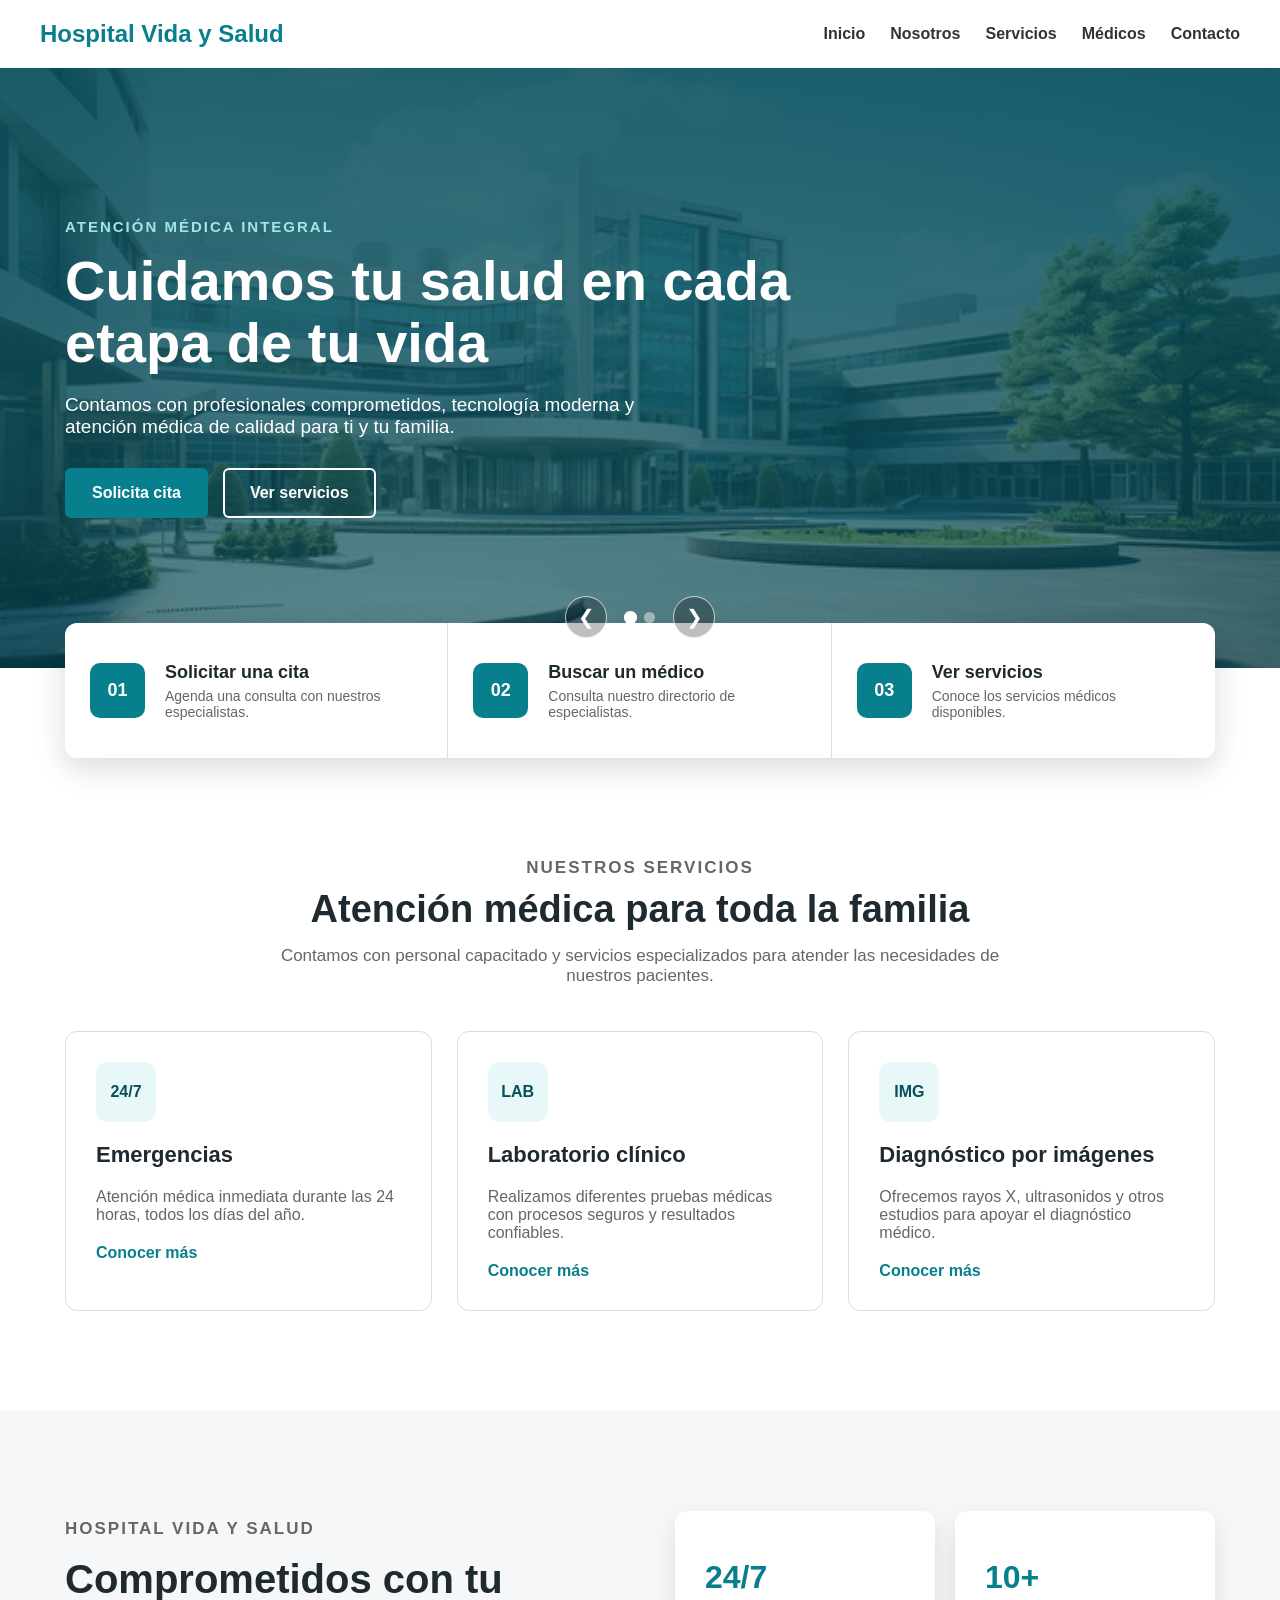
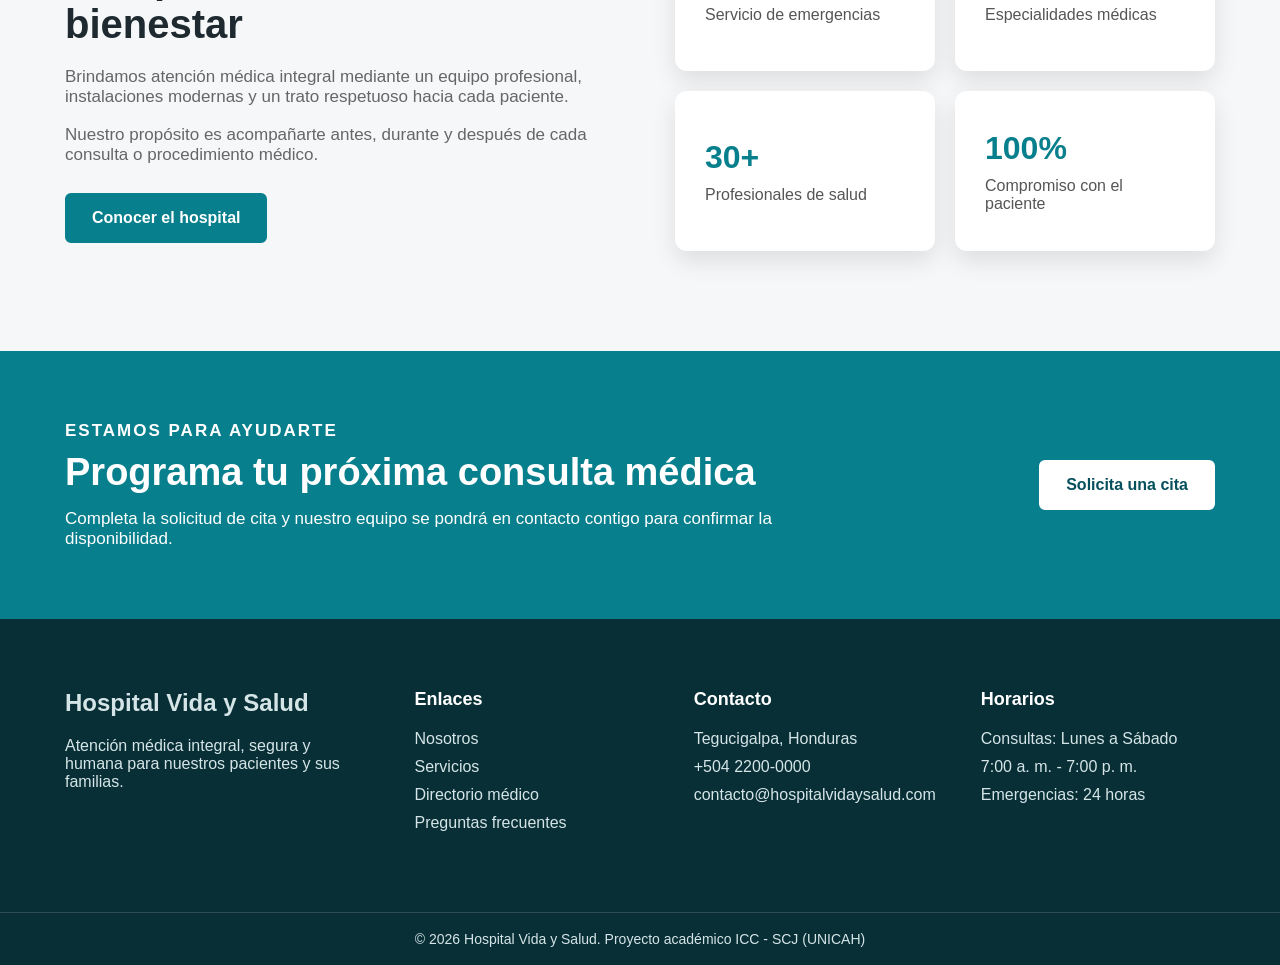
==== index.html @ b8331dd8 "Codificacion de index, estilo y carrusel" ====
<!DOCTYPE html>
<html lang="es">
<head>
    <meta charset="UTF-8">
    <meta name="viewport" content="width=device-width, initial-scale=1.0">
    <meta name="description" content="Hospital Vida y Salud ofrece atención médica integral, especialistas y servicios hospitalarios.">
    <link rel="stylesheet" href="CSS/estilos.css">
    <title>Hospital Vida y Salud</title>
</head>
<body>
    <header class="encabezado">
        <div class="navegacion">
            <a href="index.html" class="logo">Hospital Vida y Salud</a>
            <button 
                class="boton-menu"
                id="botonMenu"
                type="button"
                aria-label="Abrir menú"
                aria-expanded="false"
            >
                <span></span>
                <span></span>
                <span></span>
            </button>
            <nav class="menu-principal" id="menuPrincipal">
                <ul>
                    <li><a href="index.html">Inicio</a></li>
                    <li><a href="nosotros.html">Nosotros</a></li>
                    <li><a href="servicios.html">Servicios</a></li>
                    <li><a href="medicos.html">Médicos</a></li>
                    <li><a href="contacto.html">Contacto</a></li>
                </ul>
            </nav>
        </div>
    </header>
    <main>
        <section class="portada">
            <article class="diapositiva activa">
                <div class="contenido-portada">
                    <p class="subtitulo-portada">
                        Atención médica integral
                    </p>
                    <h1>Cuidamos tu salud en cada etapa de tu vida</h1>
                    <p class="descripcion-portada">
                        Contamos con profesionales comprometidos, tecnología moderna y atención médica de calidad para ti y tu familia.
                    </p>
                    <div class="botones-portada">
                        <a href="citas.html" class="boton">Solicita cita</a>
                        <a href="servicios.html" class="boton boton-secundario">Ver servicios</a>
                    </div>
                </div>
            </article>
            <article class="diapositiva">
                <div class="contenido-portada">
                    <p class="subtitulo-portada">
                        Emergencias 24 horas
                    </p>
                    <h2>Atención inmediata cuando más la necesitas</h2>
                    <p class="descripcion-portada">
                        Nuestro equipo de emergencias está disponible todos los días para brindar una atención rápida y segura.
                    </p>
                    <div class="botones-portada">
                        <a href="emergencias.html" class="boton boton-emergencia">Ver emergencias</a>
                        <a href="tel:+50422001111" class="boton boton-secundario">Llamar ahora</a>
                    </div>
                </div>
            </article>
            <div class="controles-carrusel">
                <button
                    id="botonAnterior"
                    class="boton-carrusel"
                    type="button"
                    aria-label="Mostrar diapositiva anterior"
                >
                    &#10094;
                </button>
                <div class="indicadores-carrusel">
                    <button
                        class="indicador activo"
                        type="button"
                        data-indice="0"
                        aria-label="Mostrar primera diapositiva"
                    >
                    </button>
                    <button
                        class="indicador"
                        type="button"
                        data-indice="1"
                        aria-label="Mostrar segunda diapositiva"
                    >
                    </button>
                </div>
                <button
                    id="botonSiguiente"
                    class="boton-carrusel"
                    type="button"
                    aria-label="Mostrar diapositiva siguiente"
                >
                    &#10095;
                </button>
            </div>
        </section>
        <section class="accesos-rapidos">
            <div class="contenedor-accesos">
                <a href="citas.html" class="tarjeta-acceso">
                    <div class="numero-acceso">
                        01
                    </div>
                    <div class="contenido-acceso">
                        <h2>Solicitar una cita</h2>
                        <p>Agenda una consulta con nuestros especialistas.</p>
                    </div>
                </a>
                <a href="medicos.html" class="tarjeta-acceso">
                    <div class="numero-acceso">
                        02
                    </div>
                    <div class="contenido-acceso">
                        <h2>Buscar un médico</h2>
                        <p>Consulta nuestro directorio de especialistas.</p>
                    </div>
                </a>
                <a href="servicios.html" class="tarjeta-acceso">
                    <div class="numero-acceso">
                        03
                    </div>
                    <div class="contenido-acceso">
                        <h2>Ver servicios</h2>
                        <p>Conoce los servicios médicos disponibles.</p>
                    </div>
                </a>
            </div>
        </section>
        <section class="servicios-destacados">
            <div class="contenedor-general">
                <div class="encabezado-seccion">
                    <p class="subtitulo-seccion">
                        Nuestros servicios
                    </p>
                    <h2>Atención médica para toda la familia</h2>
                    <p>Contamos con personal capacitado y servicios especializados para atender las necesidades de nuestros pacientes.</p>
                </div>
                <div class="contenedor-servicios">
                    <article class="tarjeta-servicio">
                        <div class="icono-servicio">
                            24/7
                        </div>
                        <h3>Emergencias</h3>
                        <p>Atención médica inmediata durante las 24 horas, todos los días del año.</p>
                        <a href="emergencias.html">Conocer más</a>
                    </article>
                    <article class="tarjeta-servicio">
                        <div class="icono-servicio">
                            LAB
                        </div>
                        <h3>Laboratorio clínico</h3>
                        <p>Realizamos diferentes pruebas médicas con procesos seguros y resultados confiables.</p>
                        <a href="servicios.html">Conocer más</a>
                    </article>
                    <article class="tarjeta-servicio">
                        <div class="icono-servicio">
                            IMG
                        </div>
                        <h3>Diagnóstico por imágenes</h3>
                        <p>Ofrecemos rayos X, ultrasonidos y otros estudios para apoyar el diagnóstico médico.</p>
                        <a href="servicios.html">Conocer más</a>
                    </article>
                </div>
            </div>
        </section>
        <section class="presentacion-hospital">
            <div class="contenedor-general contenido-presentacion">
                <div class="texto-presentacion">
                    <p class="subtitulo-seccion">
                        Hospital Vida y Salud
                    </p>
                    <h2>Comprometidos con tu bienestar</h2>
                    <p>Brindamos atención médica integral mediante un equipo profesional, instalaciones modernas y un trato respetuoso hacia cada paciente.</p>
                    <p>Nuestro propósito es acompañarte antes, durante y después de cada consulta o procedimiento médico.</p>
                    <a href="nosotros.html" class="boton">Conocer el hospital</a>
                </div>
                <div class="estadisticas-hospital">
                    <article class="tarjeta-estadistica">
                        <strong>24/7</strong>
                        <span>Servicio de emergencias</span>
                    </article>
                    <article class="tarjeta-estadistica">
                        <strong>10+</strong>
                        <span>Especialidades médicas</span>
                    </article>
                    <article class="tarjeta-estadistica">
                        <strong>30+</strong>
                        <span>Profesionales de salud</span>
                    </article>
                    <article class="tarjeta-estadistica">
                        <strong>100%</strong>
                        <span>Compromiso con el paciente</span>
                    </article>
                </div>
            </div>
        </section>
        <section class="llamado-cita">
            <div class="contenedor-general contenido-llamado">
                <div>
                    <p class="subtitulo-llamado">
                        Estamos para ayudarte
                    </p>
                    <h2>Programa tu próxima consulta médica</h2>
                    <p>Completa la solicitud de cita y nuestro equipo se pondrá en contacto contigo para confirmar la disponibilidad.</p>
                </div>
                <a href="citas.html" class="boton boton-claro">Solicita una cita</a>
            </div>
        </section>
    </main>
    <footer class="pie-pagina">
        <div class="contenedor-general contenido-pie">
            <div class="columna-pie">
                <a href="index.html" class="logo logo-pie">Hospital Vida y Salud</a>
                <p>Atención médica integral, segura y humana para nuestros pacientes y sus familias.</p>
            </div>
            <div class="columna-pie">
                <h2>Enlaces</h2>
                <ul>
                    <li><a href="nosotros.html">Nosotros</a></li>
                    <li><a href="servicios.html">Servicios</a></li>
                    <li><a href="medicos.html">Directorio médico</a></li>
                    <li><a href="faq.html">Preguntas frecuentes</a></li>
                </ul>
            </div>
            <div class="columna-pie">
                <h2>Contacto</h2>
                <ul>
                    <li>Tegucigalpa, Honduras</li>
                    <li><a href="tel:+50422000000">+504 2200-0000</a></li>
                    <li><a href="mailto:contacto@hospitalvidaysalud.com">contacto@hospitalvidaysalud.com</a></li>
                </ul>
            </div>
            <div class="columna-pie">
                <h2>Horarios</h2>
                <ul>
                    <li>Consultas: Lunes a Sábado</li>
                    <li>7:00 a. m. - 7:00 p. m.</li>
                    <li>Emergencias: 24 horas</li>
                </ul>
            </div>
        </div>
        <div class="pie-inferior">
            <p>&copy;
                <span id="anioActual"></span>
                Hospital Vida y Salud. Proyecto académico ICC - SCJ (UNICAH)</p>
        </div>
    </footer>
    <button
        id="botonArriba"
        class="boton-arriba"
        type="button"
        aria-label="Volver al inicio de la página"
    >
        ↑
    </button>
    <script src="JavaScript/script.js"></script>
</body>
</html>
---- CSS/estilos.css ----
* {
    margin: 0;
    padding: 0;
    box-sizing: border-box;
}

body {
    font-family: Arial, Helvetica, sans-serif;
    color: #333333;
    background-color: #ffffff;
}

h1 {
    color: #087f8c;
}

.encabezado {
    background-color: #ffffff;
}

.barra-superior {
    display: flex;
    justify-content: space-between;
    padding: 8px 40px;
    background-color: #064f5c;
    color: #ffffff;
}

.navegacion {
    position: relative;
    display: flex;
    justify-content: space-between;
    align-items: center;
    padding: 20px 40px;
}

.logo {
    color: #087f8c;
    font-size: 24px;
    font-weight: bold;
    text-decoration: none;
}

.menu-principal ul {
    display: flex;
    gap: 25px;
    list-style: none;
}

.menu-principal a {
    color: #333333;
    font-weight: bold;
    text-decoration: none;
}

.menu-principal a:hover {
    color: #087f8c;
}

.portada {
    position: relative;
    min-height: 600px;
    overflow: hidden;
    background-color: #064f5c;
}

.contenido-portada {
    width: 100%;
    max-width: 1150px;
    margin: 0 auto;
    position: relative;
    z-index: 2;
}

.subtitulo-portada {
    margin-bottom: 15px;
    color: #9ee7e2;
    font-size: 15px;
    font-weight: bold;
    letter-spacing: 2px;
    text-transform: uppercase;
}

.contenido-portada h1, .contenido-portada h2 {
    max-width: 750px;
    margin-bottom: 20px;
    color: #ffffff;
    font-size: 56px;
    line-height: 1.1;
}

.descripcion-portada {
    max-width: 600px;
    margin-bottom: 30px;
    color: #ffffff;
    font-size: 19px;
}

.botones-portada {
    display: flex;
    gap: 15px;
}

.boton {
    display: inline-block;
    padding: 14px 25px;
    border: 2px solid #087f8c;
    border-radius: 6px;
    background-color: #087f8c;
    color: #ffffff;
    font-weight: bold;
    text-decoration: none;
    transition: background-color 0.3s, transform 0.3s;
}

.boton:hover {
    background-color: #064f5c;
    border-color: #064f5c;
    transform: translateY(-3px);
}

.boton-secundario {
    border-color: #ffffff;
    background-color: transparent;
}

.boton-secundario:hover {
    background-color: #ffffff;
    border-color: #ffffff;
    color: #064f5c;
}

.accesos-rapidos {
    position: relative;
    margin-top: -45px;
    padding: 0 40px;
}

.contenedor-accesos {
    max-width: 1150px;
    margin: 0 auto;
    display: grid;
    grid-template-columns: repeat(3, 1fr);
    background-color: #ffffff;
    border-radius: 12px;
    box-shadow: 0 10px 30px rgba(0, 0, 0, 0.15);
    overflow: hidden;
}

.tarjeta-acceso {
    min-height: 135px;
    display: flex;
    align-items: center;
    gap: 20px;
    padding: 25px;
    border-right: 1px solid #dddddd;
    color: #333333;
    text-decoration: none;
    transition: background-color 0.3s;
}

.tarjeta-acceso:last-child {
    border-right: none;
}

.tarjeta-acceso:hover {
    background-color: #e8f7f8;
}

.numero-acceso {
    min-width: 55px;
    height: 55px;
    display: flex;
    justify-content: center;
    align-items: center;
    border-radius: 10px;
    background-color: #087f8c;
    color: #ffffff;
    font-size: 18px;
    font-weight: bold;
}

.contenido-acceso h2 {
    margin-bottom: 5px;
    color: #1e2a30;
    font-size: 18px;
}

.contenido-acceso p {
    color: #666666;
    font-size: 14px;
}

.contenedor-general {
    max-width: 1150px;
    margin: 0 auto;
}

.servicios-destacados {
    padding: 100px 40px;
    background-color: #ffffff;
}

.encabezado-seccion {
    max-width: 750px;
    margin: 0 auto 45px;
    text-align: center;
}

.subtitulo-seccion {
    margin-bottom: 10px;
    color: #087f8c;
    font-size: 14px;
    font-weight: bold;
    letter-spacing: 2px;
    text-transform: uppercase;
}

.encabezado-seccion h2 {
    margin-bottom: 15px;
    color: #1e2a30;
    font-size: 38px;
}

.encabezado-seccion p {
    color: #666666;
    font-size: 17px;
}

.contenedor-servicios {
    display: grid;
    grid-template-columns: repeat(3, 1fr);
    gap: 25px;
}

.tarjeta-servicio {
    padding: 30px;
    border: 1px solid #dddddd;
    border-radius: 12px;
    background-color: #ffffff;
    transition: transform 0.3s, box-shadow 0.3s;
}

.tarjeta-servicio:hover {
    transform: translateY(-8px);
    box-shadow: 0 12px 30px rgba(0, 0, 0, 0.12);
}

.icono-servicio {
    width: 60px;
    height: 60px;
    display: flex;
    justify-content: center;
    align-items: center;
    margin-bottom: 20px;
    border-radius: 12px;
    background-color: #e8f7f8;
    color: #064f5c;
    font-weight: bold;
}

.tarjeta-servicio h3 {
    margin-bottom: 20px;
    color: #1e2a30;
    font-size: 22px;
}

.tarjeta-servicio p {
    margin-bottom: 20px;
    color: #666666;
}

.tarjeta-servicio a {
    color: #087f8c;
    font-weight: bold;
    text-decoration: none;
}

.tarjeta-servicio a:hover {
    color: #064f5c;
    text-decoration: underline;
}

.presentacion-hospital {
    padding: 100px 40px;
    background-color: #f5f7f8;
}

.contenido-presentacion {
    display: grid;
    grid-template-columns: 1fr 1fr;
    align-items: center;
    gap: 70px;
}

.texto-presentacion h2 {
    margin-bottom: 20px;
    color: #1e2a30;
    font-size: 40px;
}

.texto-presentacion p {
    margin-bottom: 18px;
    color: #666666;
    font-size: 17px;
}

.texto-presentacion .boton {
    margin-top: 10px;
}

.estadisticas-hospital {
    display: grid;
    grid-template-columns: repeat(2, 1fr);
    gap: 20px;
}

.tarjeta-estadistica {
    min-height: 160px;
    display: flex;
    flex-direction: column;
    justify-content: center;
    padding: 30px;
    border-radius: 12px;
    background-color: #ffffff;
    box-shadow: 0 10px 25px rgba(0, 0, 0, 0.10);
}

.tarjeta-estadistica strong {
    margin-bottom: 10px;
    color: #087f8c;
    font-size: 32px;
}

.tarjeta-estadistica span {
    color: #555555;
    font-size: 16px;
}

.llamado-cita {
    padding: 70px 40px;
    background-color: #087f8c;
}

.contenido-llamado {
    display: flex;
    justify-content: space-between;
    align-items: center;
    gap: 40px;
}

.subtitulo-llamado {
    margin-bottom: 10px;
    color: #bdf5f3;
    font-size: 14px;
    font-weight: bold;
    letter-spacing: 2px;
    text-transform: uppercase;
}

.contenido-llamado h2 {
    margin-bottom: 15px;
    color: #ffffff;
    font-size: 38px;
}

.contenido-llamado p {
    max-width: 750px;
    color: #ffffff;
    font-size: 17px;
}

.boton-claro {
    flex-shrink: 0;
    border-color: #ffffff;
    background-color: #ffffff;
    color: #064f5c;
}

.boton-claro:hover {
    border-color: #064f5c;
    background-color: #064f5c;
    color: #ffffff;
}

.pie-pagina {
    background-color: #082f36;
    color: #d5e5e7;
}

.contenido-pie {
    display: grid;
    grid-template-columns: 1.3fr 1fr 1fr 1fr;
    gap: 45px;
    padding: 70px 0;
}

.logo-pie {
    display: inline-block;
    margin-bottom: 20px;
    color: #ffffff;
}

.columna-pie h2 {
    margin-bottom: 20px;
    color: #ffffff;
    font-size: 18px;
}

.columna-pie p {
    color: #d5e5e7;
}

.columna-pie ul {
    list-style: none;
}

.columna-pie li {
    margin-bottom: 10px;
}

.columna-pie a {
    color: #d5e5e7;
    text-decoration: none;
}

.columna-pie a:hover {
    color: #ffffff;
    text-decoration: underline;
}

.pie-inferior {
    padding: 18px 20px;
    border-top: 1px solid rgba(255, 255, 255, 0.15);
    text-align: center;
}

.pie-inferior p {
    color: #d5e5e7;
    font-size: 14px;
}

.boton-menu {
    display: none;
    width: 45px;
    height: 45px;
    border: none;
    background-color: transparent;
    cursor: pointer;
}

.boton-menu span {
    display: block;
    width: 28px;
    height: 3px;
    margin: 5px auto;
    border-radius: 3px;
    background-color: #064f5c;
    transition: transform 0.3s, opacity 0.3s;
}

.diapositiva {
    position: absolute;
    top: 0;
    left: 0;
    width: 100%;
    min-height: 600px;
    display: flex;
    align-items: center;
    padding: 80px 40px;
    opacity: 0;
    visibility: hidden;
    transition: opacity 0.7s ease;
}

.diapositiva:first-of-type {
    background: linear-gradient(rgba(6, 79, 92, 0.88), rgba(6, 79, 92, 0.65)), url("../img/portada-hospital.jpg");
    background-size: cover;
    background-position: center;
    background-repeat: no-repeat;
}

.diapositiva:nth-of-type(2) {
    background: linear-gradient(rgba(91, 19, 27, 0.88), rgba(145, 35, 45, 0.65)), url("../img/emergencias-hospital.jpg");
    background-size: cover;
    background-position: center;
    background-repeat: no-repeat;
}

.diapositiva.activa {
    opacity: 1;
    visibility: visible;
}

.boton-emergencia {
    border-color: #d9363e;
    background-color: #d9363e;
}

.boton-emergencia:hover {
    border-color: #a9222a;
    background-color: #a9222a;
}

.controles-carrusel {
    position: absolute;
    left: 50%;
    bottom: 30px;
    z-index: 20;
    display: flex;
    align-items: center;
    gap: 18px;
    transform: translateX(-50%);
}

.boton-carrusel {
    width: 42px;
    height: 42px;
    display: flex;
    justify-content: center;
    align-items: center;
    border: 1px solid rgba(255, 255, 255, 0.70);
    border-radius: 50%;
    background-color: rgba(0, 0, 0, 0.25);
    color: #ffffff;
    font-size: 20px;
}

.boton-carrusel:hover {
    background-color: rgba(0, 0, 0, 0.55);
}

.indicadores-carrusel {
    display: flex;
    gap: 8px;
}

.indicador {
    width: 11px;
    height: 11px;
    border: none;
    border-radius: 50%;
    background-color: rgba(255, 255, 255, 0.45);
}

.indicador.activo {
    background-color: #ffffff;
    transform: scale(1.2);
}

.boton-arriba {
    position: fixed;
    right: 25px;
    bottom: 25px;
    width: 48px;
    height: 48px;
    display: flex;
    justify-content: center;
    align-items: center;
    border: none;
    border-radius: 50%;
    background-color: #087f8c;
    color: #ffffff;
    font-size: 22px;
    font-weight: bold;
    cursor: pointer;
    opacity: 0;
    visibility: hidden;
    transform: translateY(15px);
    transition: opacity 0.3s, visibility 0.3s, transform 0.3s, background-color 0.3s;
}

.boton-arriba:hover {
    background-color: #064f5c;
}

.boton-arriba.visible {
    opacity: 1;
    visibility: visible;
    transform: translateY(0);
}

@media screen and (max-width: 950px) {
    .contenedor-servicios {
        grid-template-columns: repeat(2, 1fr);
    }

    .contenido-presentacion {
        grid-template-columns: 1fr;
        gap: 45px;
    }

    .contenido-pie {
        grid-template-columns: repeat(2, 1fr);
    }
}

@media screen and (max-width: 768px) {
    .barra-superior {
        flex-direction: column;
        align-items: center;
        gap: 5px;
        padding: 10px 20px;
        text-align: center;
    }

    .navegacion {
        padding: 18px 20px;
    }

    .boton-menu {
        display: block;
    }

    .menu-principal {
        position: absolute;
        top: 100%;
        left: 0;
        width: 100%;
        max-height: 0;
        overflow: hidden;
        background-color: #ffffff;
        transition: max-height 0.4s ease;
    }

    .menu-principal.menu-abierto {
        max-height: 450px;
        box-shadow: 0 10px 20px rgba(0, 0, 0, 0.12);
    }

    .menu-principal ul {
        flex-direction: column;
        gap: 0;
        padding: 15px 20px;
    }

    .menu-principal li {
        width: 100%;
    }
    .menu-principal a {
        display: block;
        padding: 14px 10px;
        border-bottom: 1px solid #dddddd;
    }

    .portada {
        min-height: 540px;
    }

    .contenido-portada h1, .contenido-portada h2 {
        font-size: 38px;
    }

    .descripcion-portada {
        font-size: 17px;
    }

    .botones-portada {
        flex-direction: column;
    }

    .boton {
        width: 100%;
        text-align: center;
    }

    .accesos-rapidos {
        margin-top: -25px;
        padding: 0 20px;
    }

    .contenedor-accesos {
        grid-template-columns: 1fr;
    }

    .tarjeta-acceso {
        border-right: none;
        border-bottom: 1px solid #dddddd;
    }

    .tarjeta-acceso:last-child {
        border-bottom: none;
    }

    .servicios-destacados {
        padding: 70px 20px;
    }

    .encabezado-seccion h2 {
        font-size: 30px;
    }

    .contenedor-servicios {
        grid-template-columns: 1fr;
    }

    .tarjeta-servicio {
        padding: 25px;
    }

    .presentacion-hospital {
        padding: 70px 20px;
    }

    .texto-presentacion h2 {
        font-size: 30px;
    }

    .estadisticas-hospital {
        grid-template-columns: 1fr;
    }

    .tarjeta-estadistica {
        min-height: 130px;
        padding: 25px;
    }

    .llamado-cita {
        padding: 60px 20px;
    }

    .contenido-llamado {
        flex-direction: column;
        align-items: flex-start;
    }

    .contenido-llamado h2 {
        font-size: 30px;
    }

    .boton-claro {
        width: 100%;
        text-align: center;
    }

    .contenido-pie {
        grid-template-columns: 1fr;
        padding: 55px 20px;
    }

    .boton-menu.activo span:nth-child(1) {
        transform: translateY(8px) rotate(45deg);
    }

    .boton-menu.activo span:nth-child(2) {
        opacity: 0;
    }

    .boton-menu.activo span:nth-child(3) {
        transform: translateY(-8px) rotate(-45deg);
    }

    .diapositiva {
        min-height: 540px;
        padding: 60px 20px 100px;
    }

    .controles-carrusel {
        bottom: 24px;
    }

    .boton-arriba {
        right: 15px;
        bottom: 15px;
        width: 44px;
        height: 44px;
    }
}
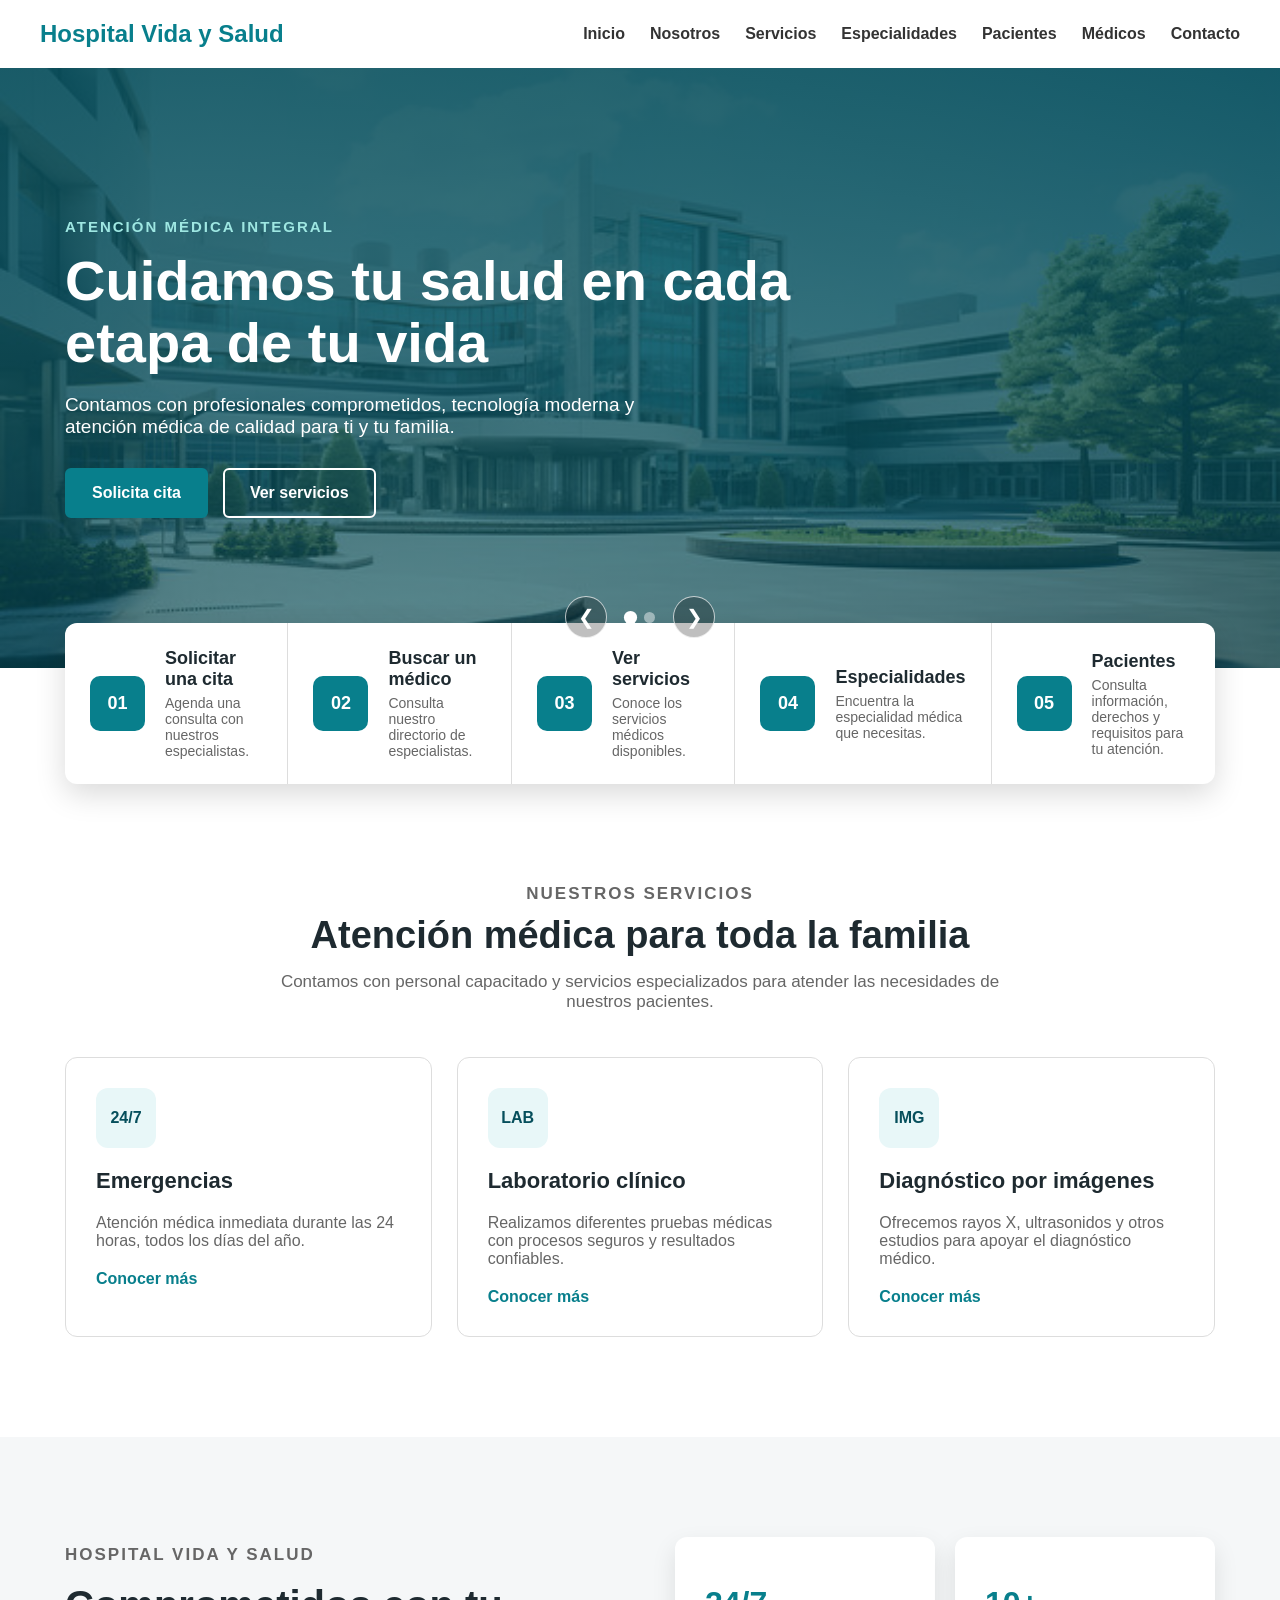
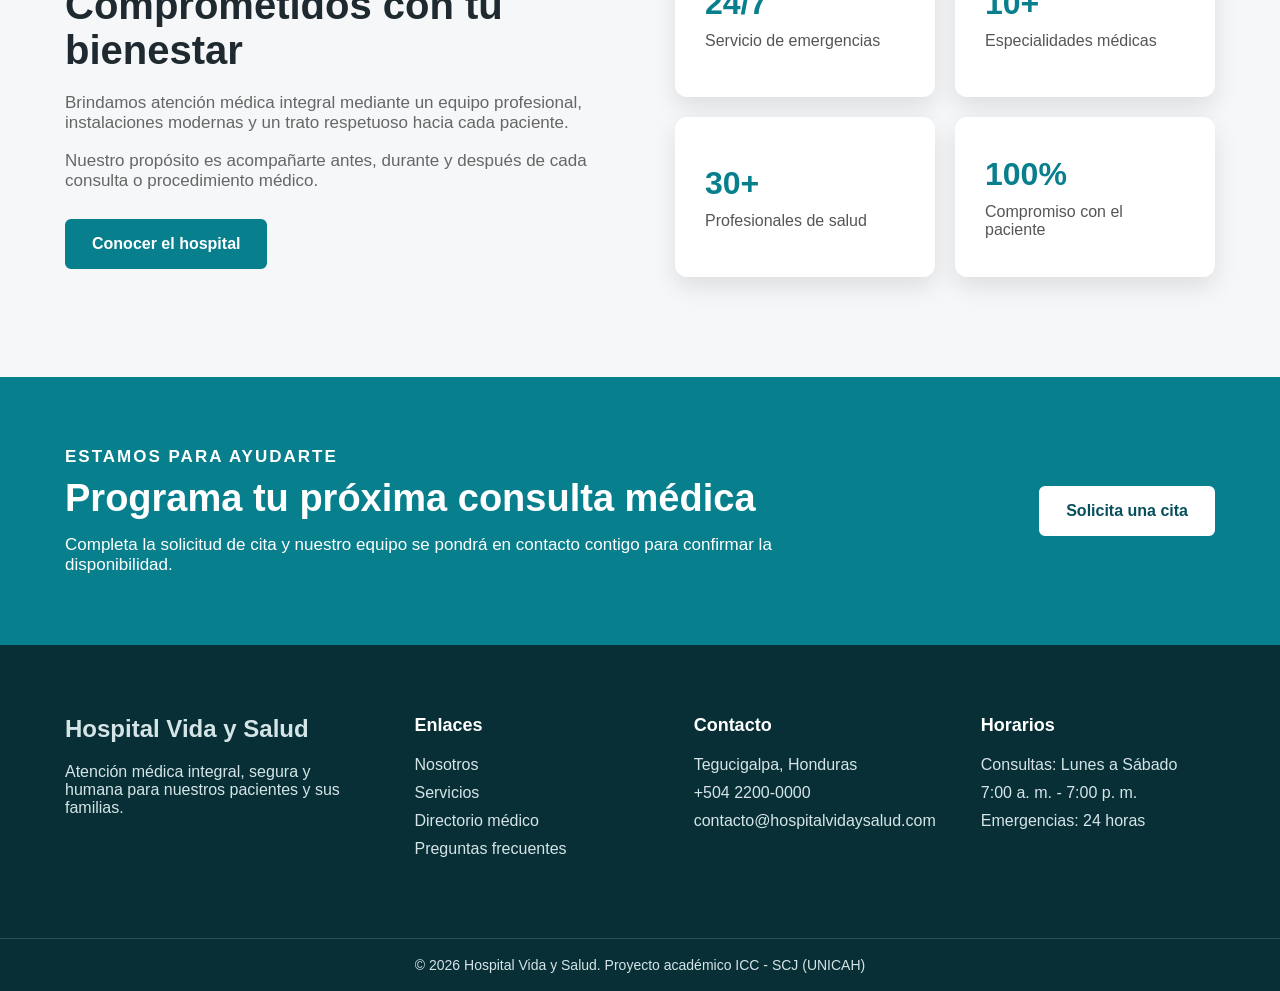
==== commit 2aa98f1a: "Integracion de los htmls servicios, nosotros, especialidades y pacientes" ====
--- a/index.html
+++ b/index.html
@@ -27,6 +27,8 @@
                     <li><a href="index.html">Inicio</a></li>
                     <li><a href="nosotros.html">Nosotros</a></li>
                     <li><a href="servicios.html">Servicios</a></li>
+                    <li><a href="especialidades.html">Especialidades</a></li>
+                    <li><a href="pacientes.html">Pacientes</a></li>
                     <li><a href="medicos.html">Médicos</a></li>
                     <li><a href="contacto.html">Contacto</a></li>
                 </ul>
@@ -129,6 +131,24 @@
                         <p>Conoce los servicios médicos disponibles.</p>
                     </div>
                 </a>
+                <a href="especialidades.html" class="tarjeta-acceso">
+                    <div class="numero-acceso">
+                        04
+                    </div>
+                    <div class="contenido-acceso">
+                        <h2>Especialidades</h2>
+                        <p>Encuentra la especialidad médica que necesitas.</p>
+                    </div>
+                </a>
+                <a href="pacientes.html" class="tarjeta-acceso">
+                    <div class="numero-acceso">
+                        05
+                    </div>
+                    <div class="contenido-acceso">
+                        <h2>Pacientes</h2>
+                        <p>Consulta información, derechos y requisitos para tu atención.</p>
+                    </div>
+                </a>
             </div>
         </section>
         <section class="servicios-destacados">
--- a/CSS/estilos.css
+++ b/CSS/estilos.css
@@ -140,7 +140,7 @@
     max-width: 1150px;
     margin: 0 auto;
     display: grid;
-    grid-template-columns: repeat(3, 1fr);
+    grid-template-columns: repeat(5, 1fr);
     background-color: #ffffff;
     border-radius: 12px;
     box-shadow: 0 10px 30px rgba(0, 0, 0, 0.15);
@@ -766,3 +766,261 @@
         height: 44px;
     }
 }
+
+.banner-pagina{
+    padding:120px 40px;
+    background:linear-gradient(rgba(6,79,92,.88),rgba(6,79,92,.88)),
+    url("../img/portada-hospital.jpg");
+    background-size:cover;
+    background-position:center;
+    text-align:center;
+    color:#ffffff;
+}
+
+.banner-pagina h1{
+    margin:20px 0;
+    color:#ffffff;
+    font-size:52px;
+}
+
+.banner-pagina p{
+    max-width:700px;
+    margin:auto;
+    font-size:18px;
+    line-height:1.7;
+}
+
+.contenido-pagina{
+    padding:90px 40px;
+    background:#ffffff;
+}
+
+.texto-nosotros{
+    max-width:900px;
+    margin:auto;
+    text-align:center;
+}
+
+.texto-nosotros p{
+    margin-bottom:20px;
+    color:#666666;
+    font-size:17px;
+    line-height:1.8;
+}
+
+.tarjetas-informacion{
+    display:grid;
+    grid-template-columns:repeat(3,1fr);
+    gap:25px;
+    margin-top:50px;
+}
+
+.tarjeta-info{
+    padding:35px;
+    background:#ffffff;
+    border-radius:12px;
+    border:1px solid #dddddd;
+    box-shadow:0 10px 25px rgba(0,0,0,.08);
+    transition:.3s;
+}
+
+.tarjeta-info:hover{
+    transform:translateY(-8px);
+    box-shadow:0 15px 30px rgba(0,0,0,.15);
+}
+
+.tarjeta-info h3{
+    margin-bottom:18px;
+    color:#087f8c;
+    font-size:24px;
+}
+
+.tarjeta-info p{
+    color:#666666;
+    line-height:1.7;
+}
+
+.lista-servicios{
+    display:grid;
+    grid-template-columns:repeat(2,1fr);
+    gap:30px;
+    margin-top:50px;
+}
+
+.item-servicio{
+    display:flex;
+    gap:20px;
+    align-items:flex-start;
+    padding:25px;
+    border-radius:12px;
+    background:#ffffff;
+    box-shadow:0 8px 20px rgba(0,0,0,.08);
+}
+
+.item-servicio h3{
+    color:#087f8c;
+    margin-bottom:10px;
+}
+
+.item-servicio p{
+    color:#666666;
+}
+
+.especialidades-grid{
+    display:grid;
+    grid-template-columns:repeat(3,1fr);
+    gap:25px;
+    margin-top:40px;
+}
+
+.especialidad{
+    padding:30px;
+    border-radius:12px;
+    text-align:center;
+    border:1px solid #dddddd;
+    transition:.3s;
+    background:#ffffff;
+}
+
+.especialidad:hover{
+    background:#087f8c;
+    color:#ffffff;
+    transform:translateY(-8px);
+}
+
+.especialidad:hover h3,
+.especialidad:hover p{
+    color:#ffffff;
+}
+
+.especialidad h3{
+    margin:18px 0;
+    color:#087f8c;
+}
+
+.especialidad p{
+    color:#666666;
+}
+
+.paciente-info{
+    display:grid;
+    grid-template-columns:repeat(2,1fr);
+    gap:30px;
+    margin-top:40px;
+}
+
+.paciente-card{
+    padding:30px;
+    border-left:6px solid #087f8c;
+    background:#f8f8f8;
+    border-radius:10px;
+}
+
+.paciente-card h3{
+    margin-bottom:15px;
+    color:#087f8c;
+}
+
+.paciente-card p,
+.paciente-card li{
+    color:#666666;
+    line-height:1.8;
+}
+
+.paciente-card ul{
+    margin-left:20px;
+}
+
+.tabla-horarios{
+    width:100%;
+    border-collapse:collapse;
+    margin-top:40px;
+}
+
+.tabla-horarios th{
+    background:#087f8c;
+    color:#ffffff;
+    padding:15px;
+}
+
+.tabla-horarios td{
+    padding:15px;
+    border:1px solid #dddddd;
+    text-align:center;
+}
+
+.tabla-horarios tr:nth-child(even){
+    background:#f5f7f8;
+}
+
+.faq{
+    display:grid;
+    gap:20px;
+    margin-top:40px;
+}
+
+.faq-item{
+    padding:25px;
+    border-radius:10px;
+    border-left:5px solid #087f8c;
+    background:#ffffff;
+    box-shadow:0 8px 20px rgba(0,0,0,.08);
+}
+
+.faq-item h3{
+    margin-bottom:10px;
+    color:#087f8c;
+}
+
+.faq-item p{
+    color:#666666;
+    line-height:1.8;
+}
+
+
+/*=========================================
+            RESPONSIVE
+=========================================*/
+
+@media(max-width:950px){
+
+    .tarjetas-informacion{
+        grid-template-columns:repeat(2,1fr);
+    }
+
+    .especialidades-grid{
+        grid-template-columns:repeat(2,1fr);
+    }
+
+    .lista-servicios{
+        grid-template-columns:1fr;
+    }
+
+}
+
+@media(max-width:768px){
+
+    .banner-pagina{
+        padding:90px 20px;
+    }
+
+    .banner-pagina h1{
+        font-size:36px;
+    }
+
+    .contenido-pagina{
+        padding:60px 20px;
+    }
+
+    .tarjetas-informacion,
+    .especialidades-grid,
+    .paciente-info{
+        grid-template-columns:1fr;
+    }
+
+    .tabla-horarios{
+        display:block;
+        overflow-x:auto;
+    }
+
+}
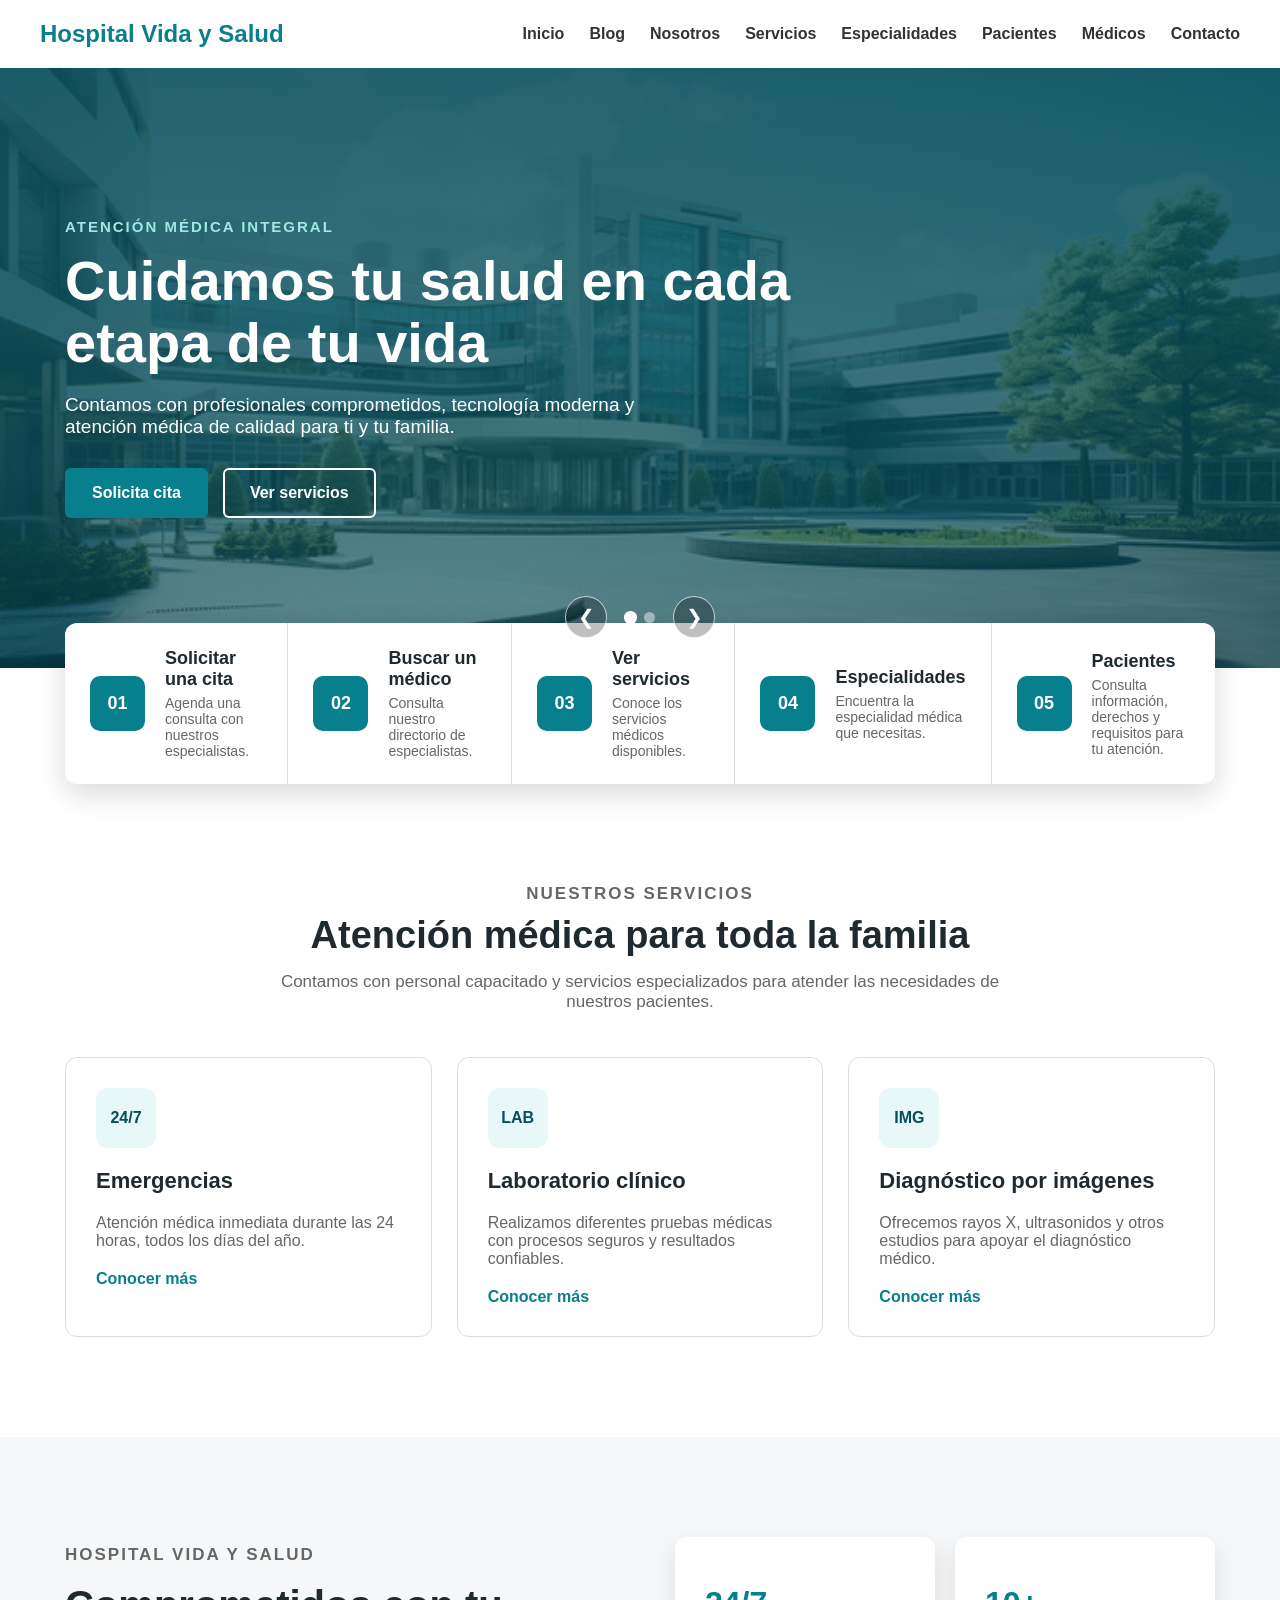
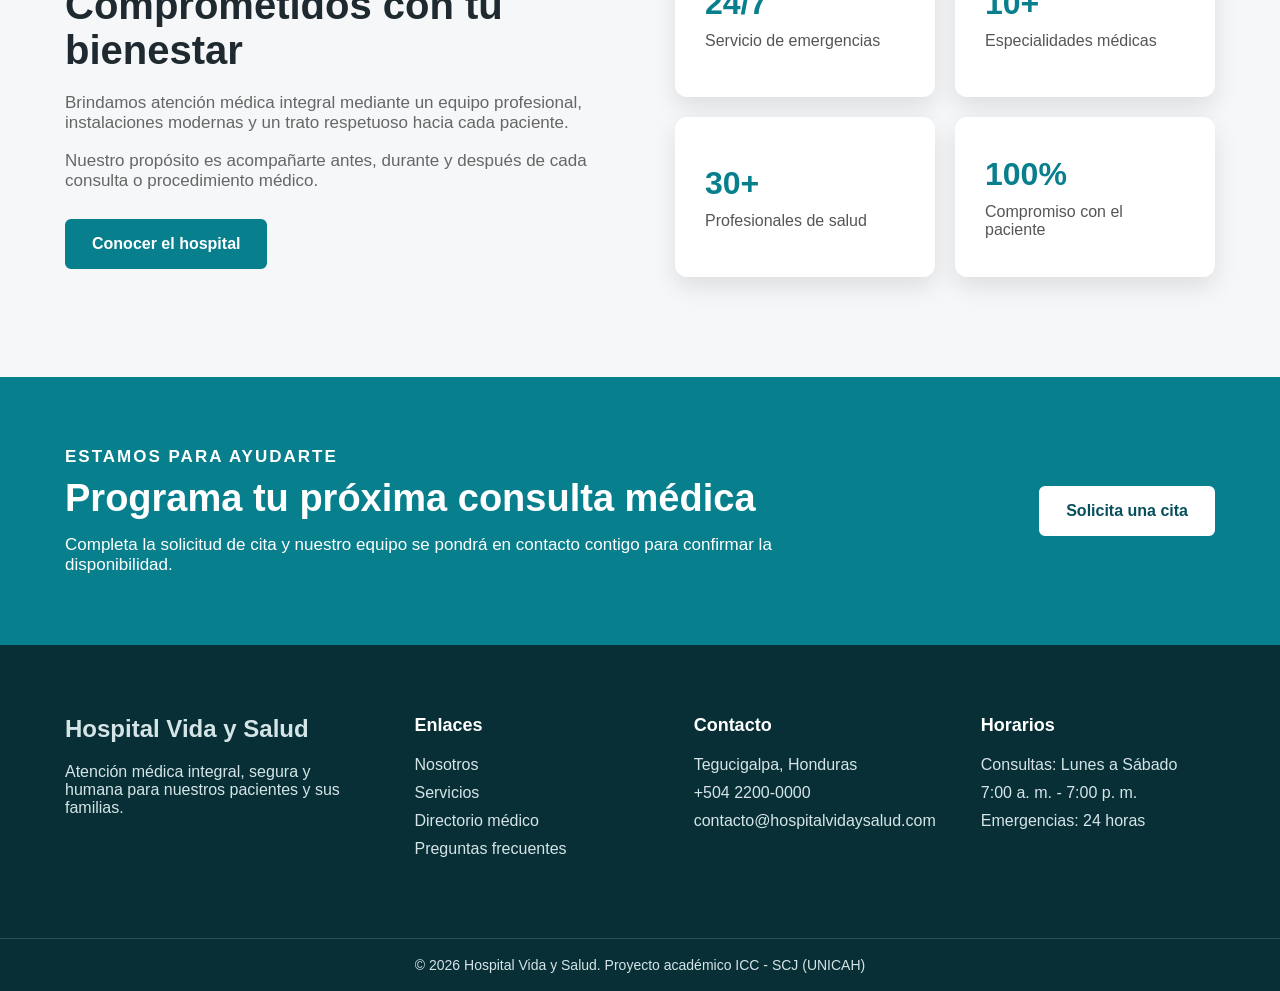
==== commit df2f177f: "Modificación del header en todas las pantallas" ====
--- a/index.html
+++ b/index.html
@@ -25,6 +25,7 @@
             <nav class="menu-principal" id="menuPrincipal">
                 <ul>
                     <li><a href="index.html">Inicio</a></li>
+                    <li><a href="blog.html">Blog</a></li>
                     <li><a href="nosotros.html">Nosotros</a></li>
                     <li><a href="servicios.html">Servicios</a></li>
                     <li><a href="especialidades.html">Especialidades</a></li>
@@ -47,7 +48,7 @@
                         Contamos con profesionales comprometidos, tecnología moderna y atención médica de calidad para ti y tu familia.
                     </p>
                     <div class="botones-portada">
-                        <a href="citas.html" class="boton">Solicita cita</a>
+                        <a href="medicos.html" class="boton">Solicita cita</a>
                         <a href="servicios.html" class="boton boton-secundario">Ver servicios</a>
                     </div>
                 </div>
@@ -104,7 +105,7 @@
         </section>
         <section class="accesos-rapidos">
             <div class="contenedor-accesos">
-                <a href="citas.html" class="tarjeta-acceso">
+                <a href="medicos.html" class="tarjeta-acceso">
                     <div class="numero-acceso">
                         01
                     </div>
@@ -228,7 +229,7 @@
                     <h2>Programa tu próxima consulta médica</h2>
                     <p>Completa la solicitud de cita y nuestro equipo se pondrá en contacto contigo para confirmar la disponibilidad.</p>
                 </div>
-                <a href="citas.html" class="boton boton-claro">Solicita una cita</a>
+                <a href="medicos.html" class="boton boton-claro">Solicita una cita</a>
             </div>
         </section>
     </main>
--- a/CSS/estilos.css
+++ b/CSS/estilos.css
@@ -209,7 +209,7 @@
 
 .subtitulo-seccion {
     margin-bottom: 10px;
-    color: #087f8c;
+    color: #9ee7e2;
     font-size: 14px;
     font-weight: bold;
     letter-spacing: 2px;
@@ -767,6 +767,329 @@
     }
 }
 
+
+.banner-interno {
+    padding: 90px 40px 70px;
+    text-align: center;
+    background: linear-gradient(rgba(6, 79, 92, 0.92), rgba(6, 79, 92, 0.92)), url("../img/portada-hospital.jpg");
+    background-size: cover;
+    background-position: center;
+}
+ 
+.banner-interno .subtitulo-portada {
+    justify-content: center;
+}
+ 
+.banner-interno h1 {
+    max-width: 700px;
+    margin: 0 auto 12px;
+    color: #ffffff;
+    font-size: 42px;
+}
+ 
+.banner-interno p {
+    max-width: 650px;
+    margin: 0 auto;
+    color: #d5e5e7;
+    font-size: 17px;
+}
+
+.seccion-buscador {
+    padding: 70px 40px 30px;
+}
+ 
+.formulario-busqueda {
+    display: grid;
+    grid-template-columns: 1fr 1fr auto auto;
+    gap: 15px;
+    align-items: end;
+    padding: 30px;
+    border: 1px solid #dddddd;
+    border-radius: 12px;
+    background-color: #f5f7f8;
+}
+ 
+.campo-busqueda label {
+    display: block;
+    margin-bottom: 8px;
+    color: #1e2a30;
+    font-weight: bold;
+    font-size: 14px;
+}
+ 
+.campo-busqueda input,
+.campo-busqueda select {
+    width: 100%;
+    padding: 12px 14px;
+    border: 1px solid #cccccc;
+    border-radius: 6px;
+    font-family: inherit;
+    font-size: 15px;
+    color: #333333;
+}
+ 
+.campo-busqueda input:focus,
+.campo-busqueda select:focus {
+    outline: none;
+    border-color: #087f8c;
+}
+ 
+.boton-limpio {
+    border-color: #087f8c;
+    background-color: transparent;
+    color: #087f8c;
+}
+ 
+.boton-limpio:hover {
+    background-color: #087f8c;
+    color: #ffffff;
+}
+ 
+.seccion-resultados {
+    padding: 40px 40px 100px;
+}
+ 
+.contador-resultados {
+    margin-bottom: 25px;
+    color: #666666;
+    font-size: 15px;
+}
+ 
+.contador-resultados strong {
+    color: #087f8c;
+}
+ 
+.contenedor-medicos {
+    max-width: 1150px;
+    margin: 0 auto;
+    display: grid;
+    grid-template-columns: repeat(2, 1fr);
+    gap: 25px;
+}
+ 
+.tarjeta-medico {
+    display: flex;
+    gap: 20px;
+    padding: 28px;
+    border: 1px solid #dddddd;
+    border-radius: 12px;
+    background-color: #ffffff;
+    transition: transform 0.3s, box-shadow 0.3s;
+}
+ 
+.tarjeta-medico:hover {
+    transform: translateY(-6px);
+    box-shadow: 0 12px 30px rgba(0, 0, 0, 0.10);
+}
+ 
+.avatar-medico {
+    flex-shrink: 0;
+    width: 65px;
+    height: 65px;
+    display: flex;
+    justify-content: center;
+    align-items: center;
+    border-radius: 50%;
+    background-color: #e8f7f8;
+    color: #064f5c;
+    font-weight: bold;
+    font-size: 20px;
+}
+ 
+.info-medico h3 {
+    margin-bottom: 4px;
+    color: #1e2a30;
+    font-size: 19px;
+}
+ 
+.especialidad-medico {
+    display: inline-block;
+    margin-bottom: 10px;
+    padding: 3px 12px;
+    border-radius: 20px;
+    background-color: #e8f7f8;
+    color: #087f8c;
+    font-size: 13px;
+    font-weight: bold;
+}
+ 
+.info-medico p {
+    margin-bottom: 4px;
+    color: #666666;
+    font-size: 14px;
+}
+ 
+.info-medico p strong {
+    color: #333333;
+}
+ 
+.sin-resultados {
+    max-width: 1150px;
+    margin: 0 auto;
+    padding: 50px 20px;
+    text-align: center;
+    color: #666666;
+    font-size: 17px;
+}
+ 
+.seccion-formulario {
+    padding: 70px 40px 100px;
+}
+ 
+.contenedor-formulario {
+    max-width: 780px;
+    margin: 0 auto;
+    padding: 45px;
+    border: 1px solid #dddddd;
+    border-radius: 12px;
+    background-color: #ffffff;
+    box-shadow: 0 10px 30px rgba(0, 0, 0, 0.06);
+}
+ 
+.fila-formulario {
+    display: grid;
+    grid-template-columns: 1fr 1fr;
+    gap: 20px;
+}
+ 
+.grupo-campo {
+    margin-bottom: 22px;
+}
+ 
+.grupo-campo label {
+    display: block;
+    margin-bottom: 8px;
+    color: #1e2a30;
+    font-weight: bold;
+    font-size: 14px;
+}
+ 
+.grupo-campo .indicador-requerido {
+    color: #d9363e;
+}
+ 
+.grupo-campo input,
+.grupo-campo select,
+.grupo-campo textarea {
+    width: 100%;
+    padding: 13px 15px;
+    border: 1px solid #cccccc;
+    border-radius: 6px;
+    font-family: inherit;
+    font-size: 15px;
+    color: #333333;
+    transition: border-color 0.3s;
+}
+ 
+.grupo-campo textarea {
+    min-height: 130px;
+    resize: vertical;
+}
+ 
+.grupo-campo input:focus,
+.grupo-campo select:focus,
+.grupo-campo textarea:focus {
+    outline: none;
+    border-color: #087f8c;
+}
+ 
+.grupo-campo input.campo-invalido,
+.grupo-campo select.campo-invalido,
+.grupo-campo textarea.campo-invalido {
+    border-color: #d9363e;
+    background-color: #fdf1f1;
+}
+ 
+.texto-ayuda {
+    margin-top: 6px;
+    color: #999999;
+    font-size: 13px;
+}
+ 
+.mensaje-error {
+    display: none;
+    margin-top: 6px;
+    color: #d9363e;
+    font-size: 13px;
+    font-weight: bold;
+}
+ 
+.mensaje-error.visible {
+    display: block;
+}
+ 
+.mensaje-formulario {
+    display: none;
+    margin-bottom: 25px;
+    padding: 16px 20px;
+    border-radius: 8px;
+    font-size: 15px;
+}
+ 
+.mensaje-formulario.visible {
+    display: block;
+}
+ 
+.mensaje-formulario.exito {
+    border: 1px solid #9fd8b1;
+    background-color: #eafaf0;
+    color: #1f7a3f;
+}
+ 
+.mensaje-formulario.error {
+    border: 1px solid #f0b4b8;
+    background-color: #fdf1f1;
+    color: #a3222a;
+}
+ 
+.boton-formulario {
+    width: 100%;
+    padding: 15px;
+    border: none;
+    border-radius: 6px;
+    cursor: pointer;
+    font-size: 16px;
+}
+ 
+@media screen and (max-width: 950px) {
+    .contenedor-medicos {
+        grid-template-columns: 1fr;
+    }
+}
+ 
+@media screen and (max-width: 768px) {
+    .banner-interno {
+        padding: 70px 20px 50px;
+    }
+ 
+    .banner-interno h1 {
+        font-size: 30px;
+    }
+ 
+    .seccion-buscador,
+    .seccion-resultados,
+    .seccion-formulario {
+        padding: 40px 20px 60px;
+    }
+ 
+    .formulario-busqueda {
+        grid-template-columns: 1fr;
+    }
+ 
+    .fila-formulario {
+        grid-template-columns: 1fr;
+        gap: 0;
+    }
+ 
+    .contenedor-formulario {
+        padding: 28px 22px;
+    }
+ 
+    .tarjeta-medico {
+        flex-direction: column;
+    }
+}
+ 
 .banner-pagina{
     padding:120px 40px;
     background:linear-gradient(rgba(6,79,92,.88),rgba(6,79,92,.88)),
@@ -980,7 +1303,6 @@
 
 /*=========================================
             RESPONSIVE
-=========================================*/
 
 @media(max-width:950px){
 
@@ -1024,3 +1346,197 @@
     }
 
 }
+
+/* ============================================= */
+/* FLUJO DE AGENDAMIENTO: resumen del médico y recibo de cita */
+/* (agregado sobre el trabajo de banner-pagina / contenido-pagina ya existente) */
+/* ============================================= */
+
+.boton-pequeno {
+    display: inline-block;
+    margin-top: 6px;
+    padding: 9px 18px;
+    font-size: 14px;
+}
+
+.aviso-sin-medico {
+    padding: 40px 30px;
+    text-align: center;
+    border: 1px dashed #cccccc;
+    border-radius: 10px;
+    background-color: #f5f7f8;
+}
+
+.aviso-sin-medico p {
+    margin-bottom: 18px;
+    color: #666666;
+    font-size: 16px;
+}
+
+.resumen-medico {
+    display: flex;
+    justify-content: space-between;
+    align-items: center;
+    gap: 20px;
+    margin-bottom: 30px;
+    padding: 22px 26px;
+    border-radius: 10px;
+    background-color: #e8f7f8;
+}
+
+.etiqueta-resumen {
+    display: block;
+    margin-bottom: 4px;
+    color: #087f8c;
+    font-size: 13px;
+    font-weight: bold;
+    text-transform: uppercase;
+    letter-spacing: 1px;
+}
+
+.resumen-medico-info h3 {
+    margin-bottom: 6px;
+    color: #1e2a30;
+    font-size: 20px;
+}
+
+.resumen-medico-info .especialidad-medico {
+    margin-bottom: 8px;
+}
+
+.resumen-medico-info .texto-ayuda {
+    color: #064f5c;
+    font-size: 14px;
+    margin-top: 4px;
+}
+
+.enlace-cambiar {
+    flex-shrink: 0;
+    color: #087f8c;
+    font-weight: bold;
+    font-size: 14px;
+    text-decoration: underline;
+    white-space: nowrap;
+}
+
+.enlace-cambiar:hover {
+    color: #064f5c;
+}
+
+/* ----- Recibo ----- */
+
+.recibo-cita {
+    padding: 35px;
+    border: 1px solid #dddddd;
+    border-radius: 12px;
+    background-color: #ffffff;
+}
+
+.recibo-encabezado {
+    display: flex;
+    justify-content: space-between;
+    align-items: center;
+    margin-bottom: 25px;
+    padding-bottom: 20px;
+    border-bottom: 2px dashed #dddddd;
+}
+
+.recibo-encabezado h3 {
+    color: #1e2a30;
+    font-size: 20px;
+}
+
+.recibo-numero {
+    padding: 6px 14px;
+    border-radius: 20px;
+    background-color: #087f8c;
+    color: #ffffff;
+    font-size: 13px;
+    font-weight: bold;
+}
+
+.recibo-cuerpo {
+    margin-bottom: 20px;
+}
+
+.recibo-fila {
+    display: flex;
+    justify-content: space-between;
+    gap: 20px;
+    padding: 10px 0;
+}
+
+.recibo-fila span {
+    color: #666666;
+    font-size: 15px;
+}
+
+.recibo-fila strong {
+    color: #1e2a30;
+    font-size: 15px;
+    text-align: right;
+}
+
+.recibo-separador {
+    margin: 8px 0;
+    border-top: 1px dashed #dddddd;
+}
+
+.recibo-nota {
+    margin-bottom: 25px;
+    color: #666666;
+    font-size: 14px;
+    font-style: italic;
+}
+
+.recibo-acciones {
+    display: flex;
+    gap: 15px;
+}
+
+.recibo-acciones .boton {
+    flex: 1;
+    text-align: center;
+}
+
+.boton-secundario-claro {
+    border-color: #087f8c;
+    background-color: transparent;
+    color: #087f8c;
+}
+
+.boton-secundario-claro:hover {
+    background-color: #087f8c;
+    color: #ffffff;
+}
+
+@media print {
+    .encabezado, .banner-interno, .pie-pagina, .boton-arriba,
+    .resumen-medico, .recibo-acciones, .mensaje-formulario {
+        display: none !important;
+    }
+
+    .seccion-formulario {
+        padding: 0;
+    }
+
+    .contenedor-formulario {
+        box-shadow: none;
+        border: none;
+    }
+}
+
+@media screen and (max-width: 768px) {
+    .resumen-medico {
+        flex-direction: column;
+        align-items: flex-start;
+    }
+
+    .recibo-cita {
+        padding: 24px 20px;
+    }
+
+    .recibo-acciones {
+        flex-direction: column;
+    }
+}
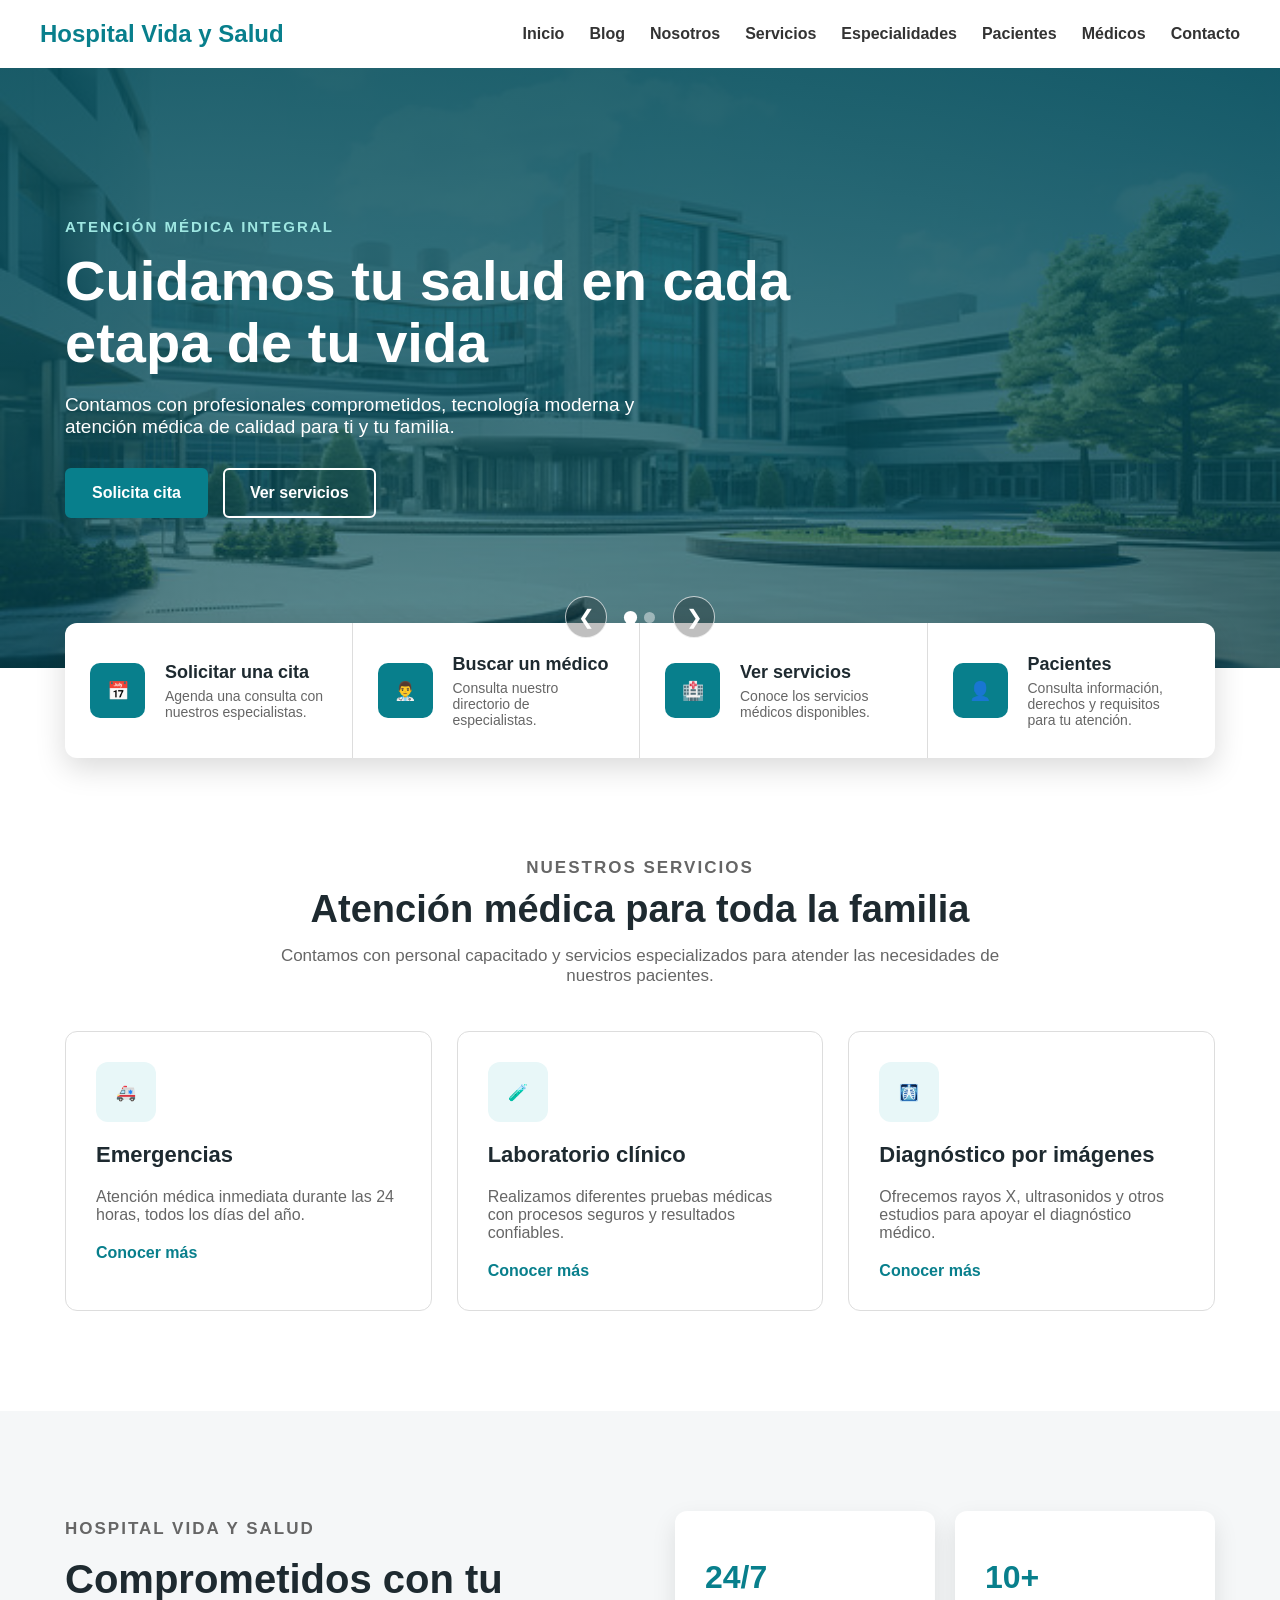
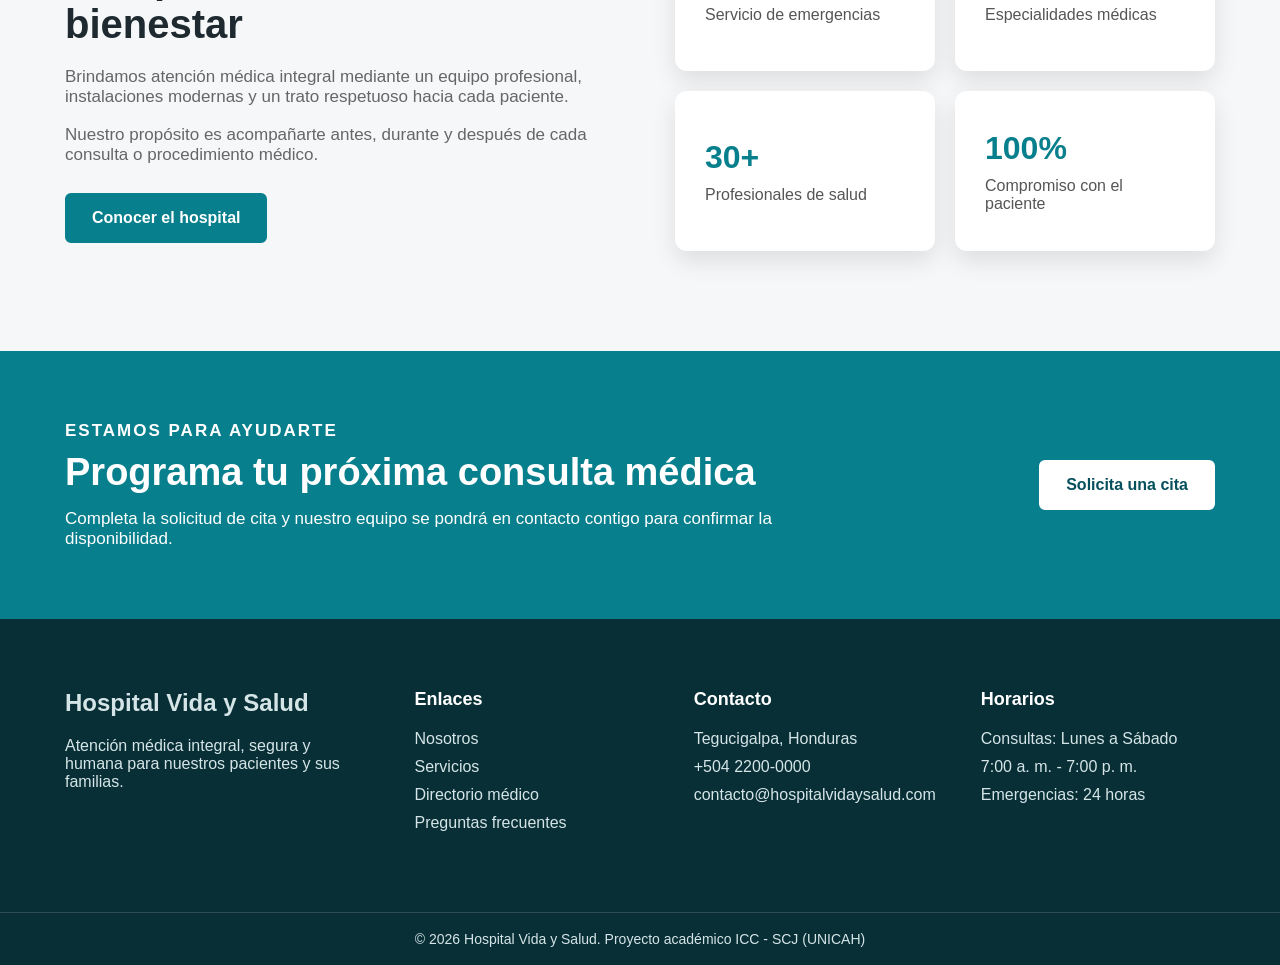
==== commit 6622cf5e: "Agregacion de iconos en las tarjetas de servicio" ====
--- a/index.html
+++ b/index.html
@@ -107,7 +107,7 @@
             <div class="contenedor-accesos">
                 <a href="medicos.html" class="tarjeta-acceso">
                     <div class="numero-acceso">
-                        01
+                        📅
                     </div>
                     <div class="contenido-acceso">
                         <h2>Solicitar una cita</h2>
@@ -116,7 +116,7 @@
                 </a>
                 <a href="medicos.html" class="tarjeta-acceso">
                     <div class="numero-acceso">
-                        02
+                        👨‍⚕️
                     </div>
                     <div class="contenido-acceso">
                         <h2>Buscar un médico</h2>
@@ -125,25 +125,16 @@
                 </a>
                 <a href="servicios.html" class="tarjeta-acceso">
                     <div class="numero-acceso">
-                        03
+                        🏥
                     </div>
                     <div class="contenido-acceso">
                         <h2>Ver servicios</h2>
                         <p>Conoce los servicios médicos disponibles.</p>
                     </div>
-                </a>
-                <a href="especialidades.html" class="tarjeta-acceso">
-                    <div class="numero-acceso">
-                        04
-                    </div>
-                    <div class="contenido-acceso">
-                        <h2>Especialidades</h2>
-                        <p>Encuentra la especialidad médica que necesitas.</p>
-                    </div>
-                </a>
+                </a>               
                 <a href="pacientes.html" class="tarjeta-acceso">
                     <div class="numero-acceso">
-                        05
+                        👤
                     </div>
                     <div class="contenido-acceso">
                         <h2>Pacientes</h2>
@@ -164,7 +155,7 @@
                 <div class="contenedor-servicios">
                     <article class="tarjeta-servicio">
                         <div class="icono-servicio">
-                            24/7
+                            🚑
                         </div>
                         <h3>Emergencias</h3>
                         <p>Atención médica inmediata durante las 24 horas, todos los días del año.</p>
@@ -172,7 +163,7 @@
                     </article>
                     <article class="tarjeta-servicio">
                         <div class="icono-servicio">
-                            LAB
+                            🧪
                         </div>
                         <h3>Laboratorio clínico</h3>
                         <p>Realizamos diferentes pruebas médicas con procesos seguros y resultados confiables.</p>
@@ -180,7 +171,7 @@
                     </article>
                     <article class="tarjeta-servicio">
                         <div class="icono-servicio">
-                            IMG
+                            🩻
                         </div>
                         <h3>Diagnóstico por imágenes</h3>
                         <p>Ofrecemos rayos X, ultrasonidos y otros estudios para apoyar el diagnóstico médico.</p>
--- a/CSS/estilos.css
+++ b/CSS/estilos.css
@@ -15,6 +15,8 @@
 }
 
 .encabezado {
+    position: relative;
+    z-index: 1000;
     background-color: #ffffff;
 }
 
@@ -28,6 +30,7 @@
 
 .navegacion {
     position: relative;
+    z-index: 1000;
     display: flex;
     justify-content: space-between;
     align-items: center;
@@ -140,7 +143,7 @@
     max-width: 1150px;
     margin: 0 auto;
     display: grid;
-    grid-template-columns: repeat(5, 1fr);
+    grid-template-columns: repeat(4, 1fr);
     background-color: #ffffff;
     border-radius: 12px;
     box-shadow: 0 10px 30px rgba(0, 0, 0, 0.15);
@@ -610,12 +613,15 @@
 
     .boton-menu {
         display: block;
+        position: relative;
+        z-index: 1002;
     }
 
     .menu-principal {
         position: absolute;
         top: 100%;
         left: 0;
+        z-index: 1001;
         width: 100%;
         max-height: 0;
         overflow: hidden;
@@ -624,11 +630,12 @@
     }
 
     .menu-principal.menu-abierto {
-        max-height: 450px;
+        max-height: 600px;
         box-shadow: 0 10px 20px rgba(0, 0, 0, 0.12);
     }
 
     .menu-principal ul {
+        display: flex;
         flex-direction: column;
         gap: 0;
         padding: 15px 20px;
@@ -1303,6 +1310,7 @@
 
 /*=========================================
             RESPONSIVE
+==========================================*/
 
 @media(max-width:950px){
 
